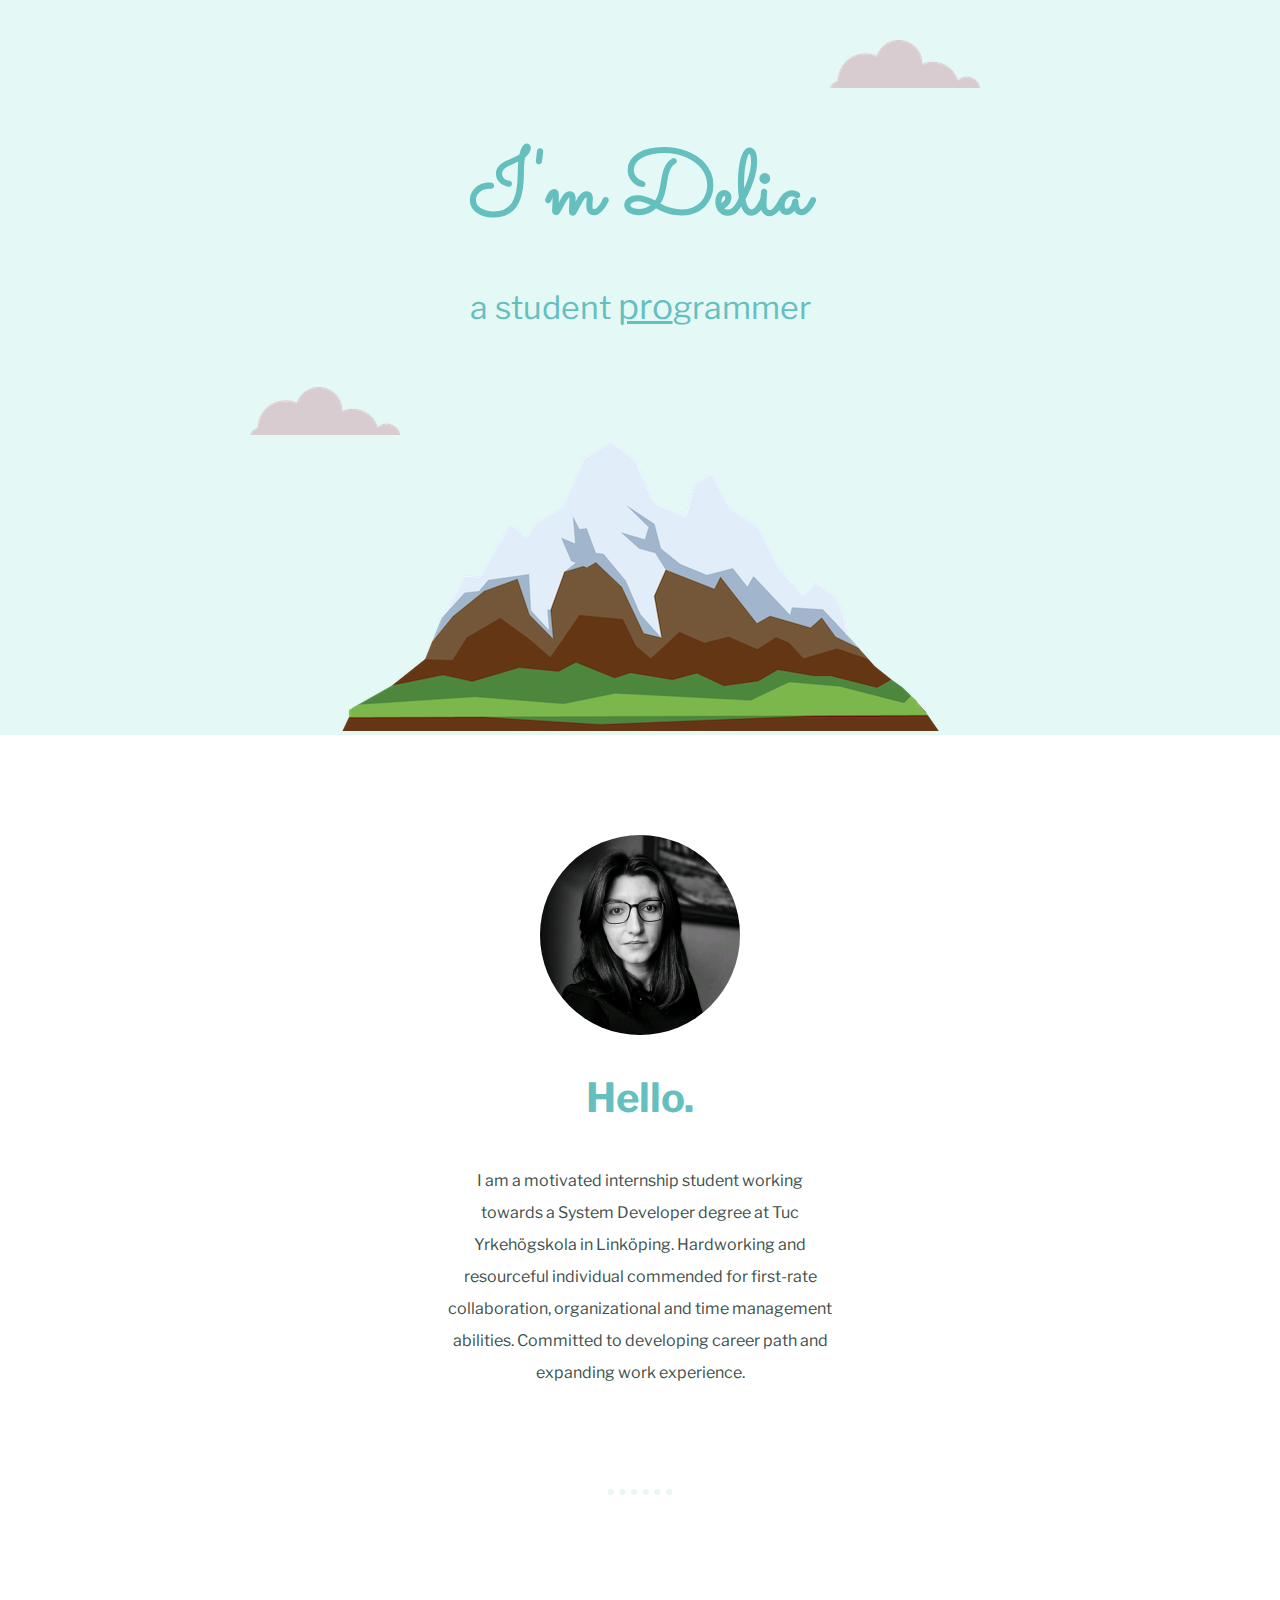
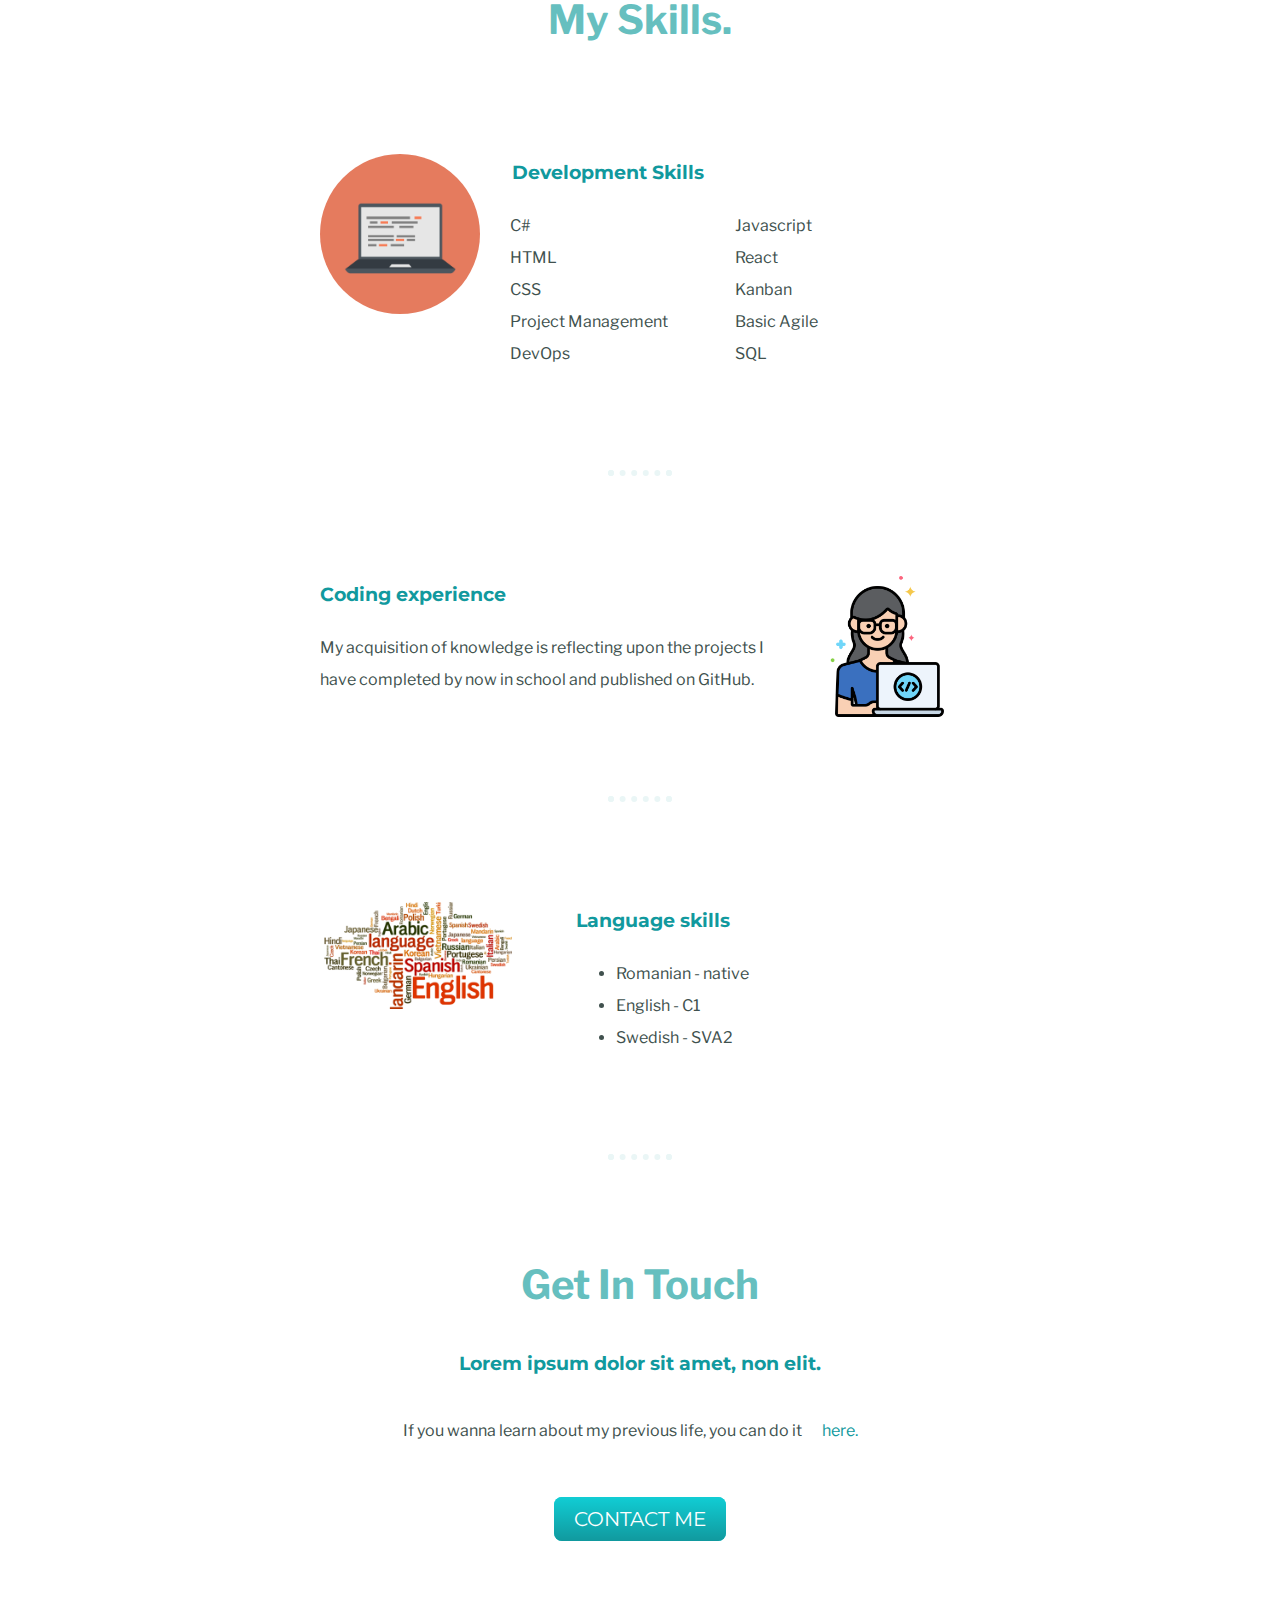
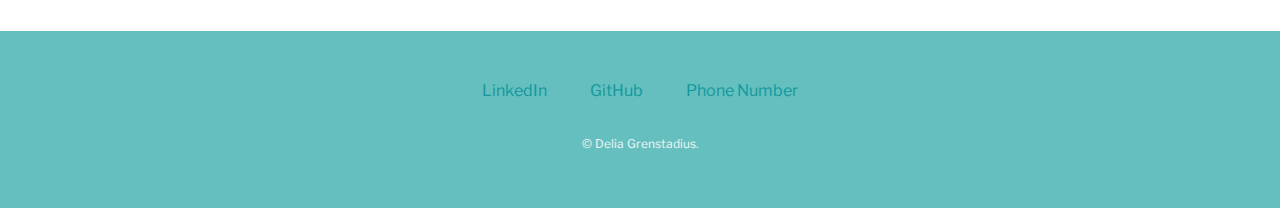
==== index.html @ 8ba04407 "Initial commit" ====
<!DOCTYPE html>
<html lang="en" dir="ltr">
  <head>
    <meta charset="utf-8">
    <title>Delia Grenstadius</title>
    <link rel="stylesheet" href="css/styles.css">
    <!-- <link rel="icon" href="favicon.ico"> -->
    <link rel="shortcut icon" href="favicon-32x32.png" type="image/x-icon">
    <link rel="preconnect" href="https://fonts.googleapis.com">
    <link rel="preconnect" href="https://fonts.gstatic.com" crossorigin>
    <link href="https://fonts.googleapis.com/css2?family=Libre+Franklin:wght@100&family=Montserrat:wght@100&family=Sacramento&display=swap" rel="stylesheet">
  </head>
  <body>
    <div class="top-container">
      <img class="top-cloud"
      src="images/cloud.png" alt="cloud-img">
      <h1>I'm Delia </h1>
      <p class="desc">a student <span class="pro">pro</span>grammer</p>
      <img class="bottom-cloud" src="images/cloud.png" alt="cloud-img">
      <img src="images/mountain.png" alt="cloud-img">

    </div>

    <div class="middle-container">
      <div class="profile">
        <img class="delia" src="images/delia.jpeg" alt="">
        <h2>Hello.</h2>
        <p class="intro"> I am a motivated internship student working towards a System Developer degree at Tuc Yrkehögskola in Linköping. Hardworking and resourceful
individual commended for first-rate collaboration, organizational and time management abilities.
Committed to developing career path and expanding work experience.</p>
      </div>
      <hr>
      <div class="skills">
        <h2>My Skills.</h2>
        <div class="skill-row">
          <img class="computer-img" src="images/computer.png" alt="">
          <h3 class="list">Development Skills</h3>
          <p class="code-skill-desc" >
            <div class=" row">
            <div class="column">C# <br>HTML<br>CSS <br>Project Management <br>DevOps</div>
            <div class="column">Javascript<br>React <br>Kanban <br>Basic Agile <br>SQL</div>
            </div>
          </p>
        </div>
        <hr>
        <div class="skill-row">
          <img class="programmer-img" src="images/programmer.png" alt="">
          <h3>Coding experience</h3>
          <p class="coding-hobby">My acquisition of knowledge is reflecting upon the projects I have completed by now in school and published on GitHub.</p>
        </div>
      </div>

      <hr>
      <div class="skill-row">
        <img class="language-img" src="images/aaa.png" alt="">
        <h3 class="list2">Language skills</h3>
        <p class="code-skill-desc">
          <ul class="list2">
            <li>Romanian - native</li>
            <li>English - C1</li>
            <li>Swedish - SVA2</li>
          </ul>
        </p>
      </div>
      <hr>

      <div class="contact-me">
        <h2>Get In Touch</h2>
        <h3>Lorem ipsum dolor sit amet, non elit.</h3>
        <p class="contact-message">If you wanna learn about my previous life, you can do it<a class="here" href="/cv.html">here.</a> </p>
        <a class="btn" href="mailto:delia.grenstadius@gmail.com">CONTACT ME</a>
      </div>
    </div>


    <div class="bottom-container">
      <a class="footer-link" href="https://www.linkedin.com/">LinkedIn</a>
      <a class="footer-link" href="https://github.com/deliacirstea">GitHub</a>
      <a class="footer-link" href="phone.html">Phone Number</a>
      <p class="copyright">© Delia Grenstadius.</p>
    </div>

  </body>
</html>
---- css/styles.css ----
body{
  color: #40514E;
  margin: 0;
  text-align: center;
  font-family:'Libre Franklin', sans-serif;

}

h1 {  font-size: 5.625rem;
  margin: 50px auto 0 auto;
  font-family: 'Sacramento',cursive;
  color: #66BFBF;
  line-height: 1;
}
h2{
  font: 'Montserrat', sans-serif;
  font-size: 2.5rem;
  color: #66BFBF;
  weight: normal;
  padding-bottom: 10px;
}
h3{
  font-family: 'Montserrat', sans-serif;
  color: #11999E;
}


p{
  line-height: 2;
}

hr{border: dotted #EAF6F6 6px;
  border-bottom: none;
  width: 4%;
  margin: 100px auto;

}
a {
color: #11999E;
font-family:'Libre Franklin', sans-serif;
margin: 10px 20px;
text-decoration: none;
}
a:hover{
  color: #EAF6F6;
}
.desc{
  font-size: 2rem;
  color: #66BFBF;
  weight: normal;

}
.intro {
  width: 30%;
  margin: auto;

}
.top-container{
  background-color: #E4F9F5;
  position: relative;
  padding-top: 100px;
}

.middle-container{
  margin: 100px 0;
}


.bottom-container{
    background: #66BFBF;
    padding: 50px 0 20px;

}

.pro{
  text-decoration: underline;
  font-size: 2.2rem;
}
.top-cloud{
  position: absolute;
  right: 300px;
  top: 40px;

}
.bottom-cloud{
  position: absolute;
  left: 250px;
  bottom: 300px;
}
.skill-row{
  width: 50%;
  margin: 100px auto 100px auto;
  text-align: left;
  line-height: 2;
}
.computer-img {
  width: 25%;
  border-radius: 50%;
  float:left;
  margin-right: 30px;
}
.programmer-img {
  width: 22%;
  float:right;
  margin-left: 30px;
}

.language-img {
  width: 30%;
  border-radius: 30%;
  float:left;
  margin-right: 30px;
}
.list{
  margin-left: 30%;
}
.list2{
  margin-left: 40%;
}
.contact-message{
  width: 40%;
  margin: 40px auto 60px;
}

.btn {
  background: #11cdd4;
  background-image: -webkit-linear-gradient(top, #11cdd4, #11999e);
  background-image: -moz-linear-gradient(top, #11cdd4, #11999e);
  background-image: -ms-linear-gradient(top, #11cdd4, #11999e);
  background-image: -o-linear-gradient(top, #11cdd4, #11999e);
  background-image: linear-gradient(to bottom, #11cdd4, #11999e);
  -webkit-border-radius: 8;
  -moz-border-radius: 8;
  border-radius: 8px;
  font-family: 'Montserrat', sans-serif;
  color: #ffffff;
  font-size: 20px;
  padding: 10px 20px 10px 20px;
  text-decoration: none;
}

.btn:hover {
  background: #30e3cb;
  background-image: -webkit-linear-gradient(top, #30e3cb, #2bc4ad);
  background-image: -moz-linear-gradient(top, #30e3cb, #2bc4ad);
  background-image: -ms-linear-gradient(top, #30e3cb, #2bc4ad);
  background-image: -o-linear-gradient(top, #30e3cb, #2bc4ad);
  background-image: linear-gradient(to bottom, #30e3cb, #2bc4ad);
  text-decoration: none;
}

.copyright {
  color: #EAF6F6;
  font-size: 0.75rem;
  padding: 20px 0;
}

.delia{
  width: 200px;
  border-radius: 50%;
}

.row {
  display: flex;
}

.column {
  flex: 50%;
}
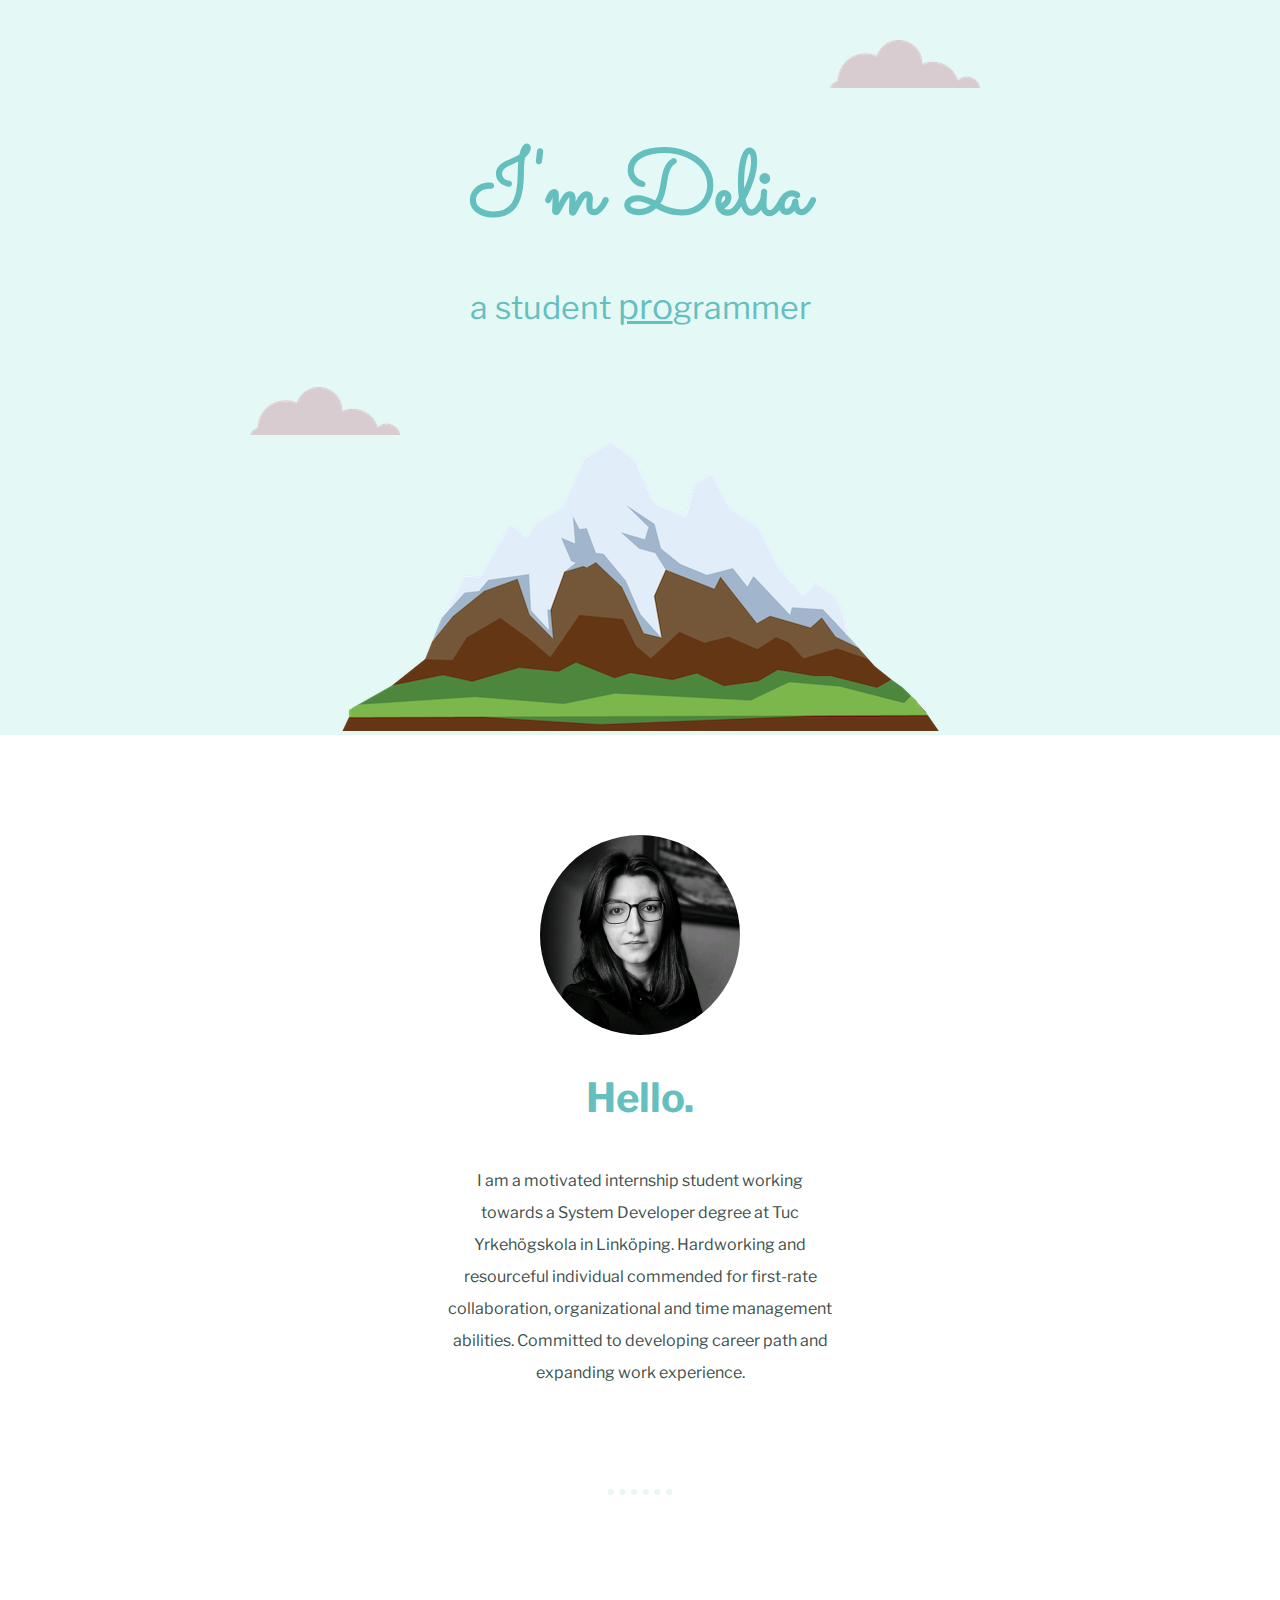
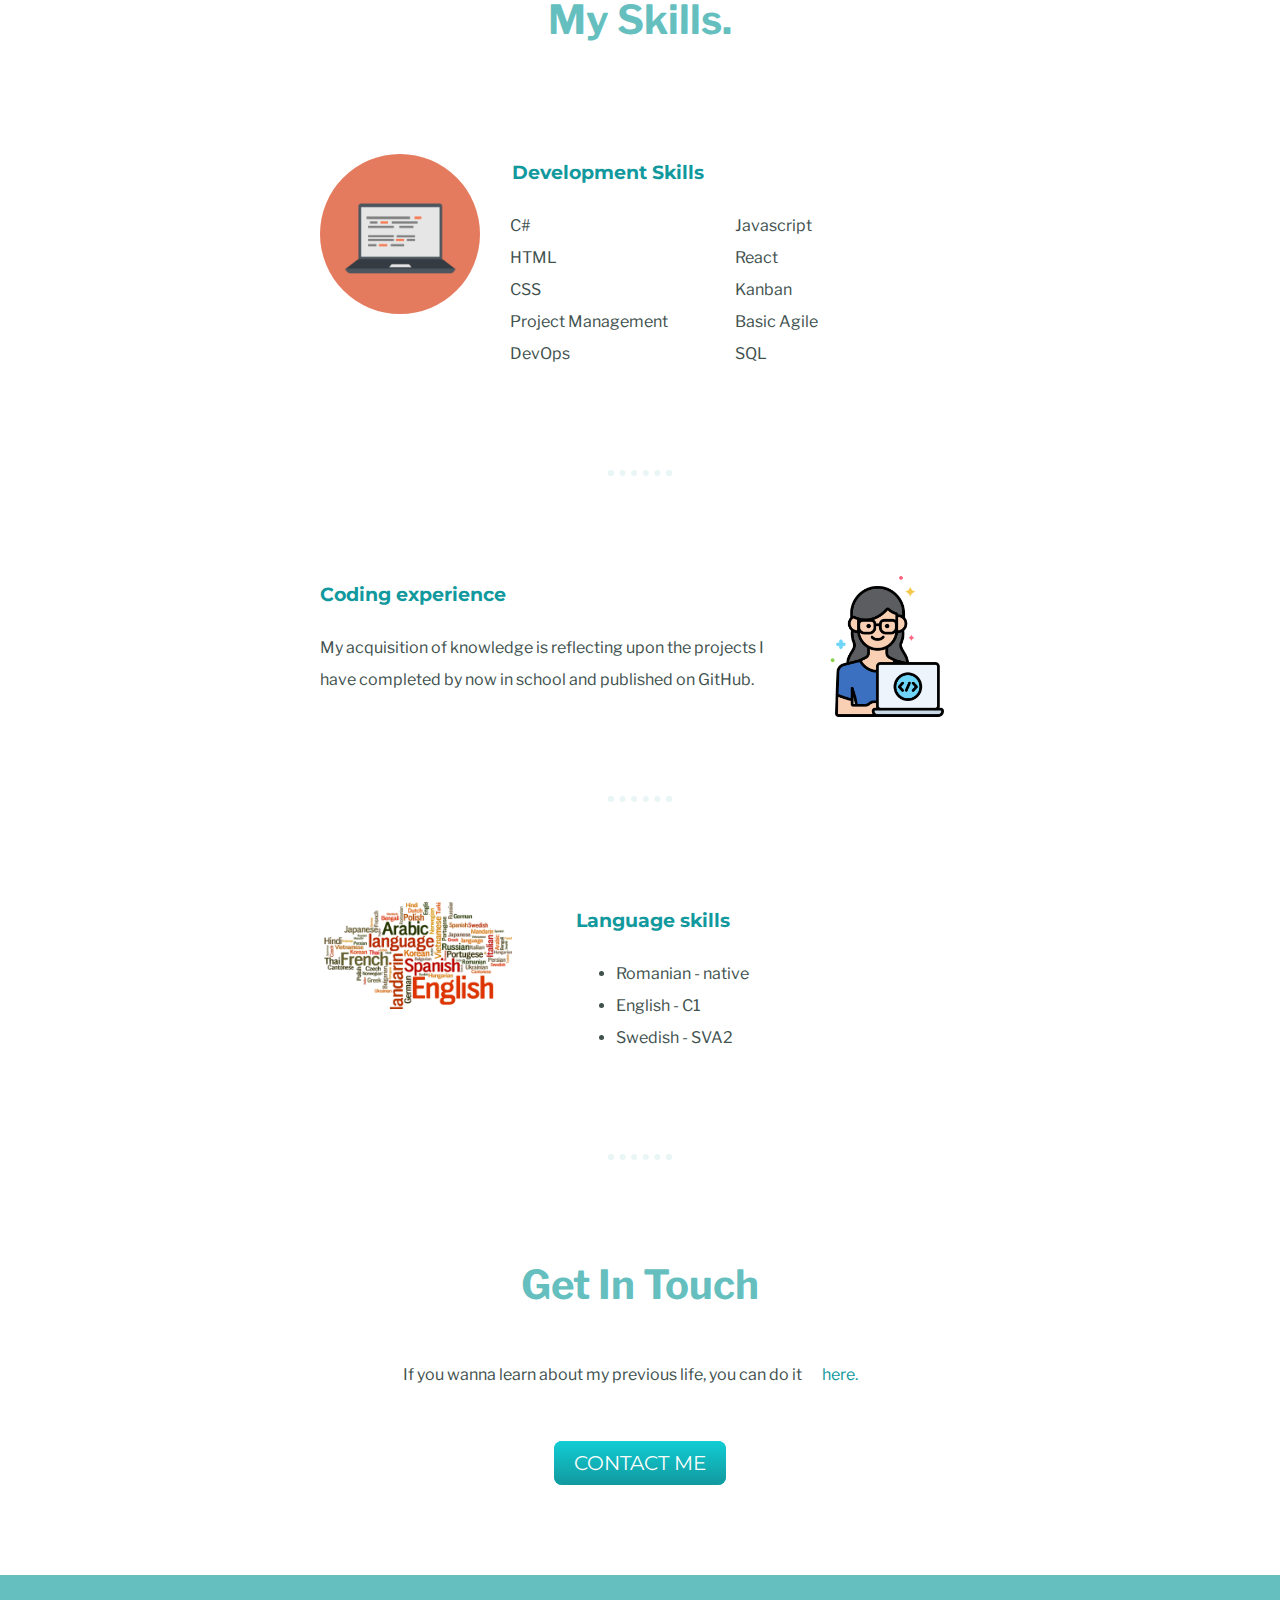
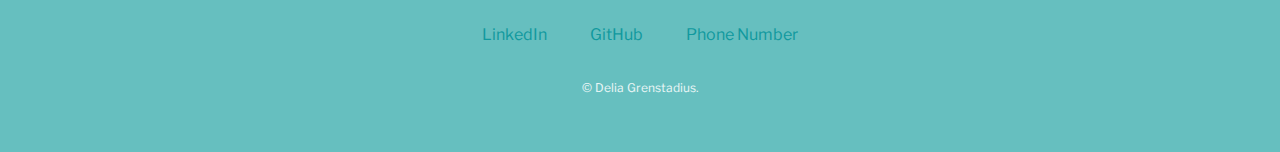
==== commit 7142c7de: "Update index.html" ====
--- a/index.html
+++ b/index.html
@@ -66,7 +66,7 @@
 
       <div class="contact-me">
         <h2>Get In Touch</h2>
-        <h3>Lorem ipsum dolor sit amet, non elit.</h3>
+        <h3></h3>
         <p class="contact-message">If you wanna learn about my previous life, you can do it<a class="here" href="/cv.html">here.</a> </p>
         <a class="btn" href="mailto:delia.grenstadius@gmail.com">CONTACT ME</a>
       </div>
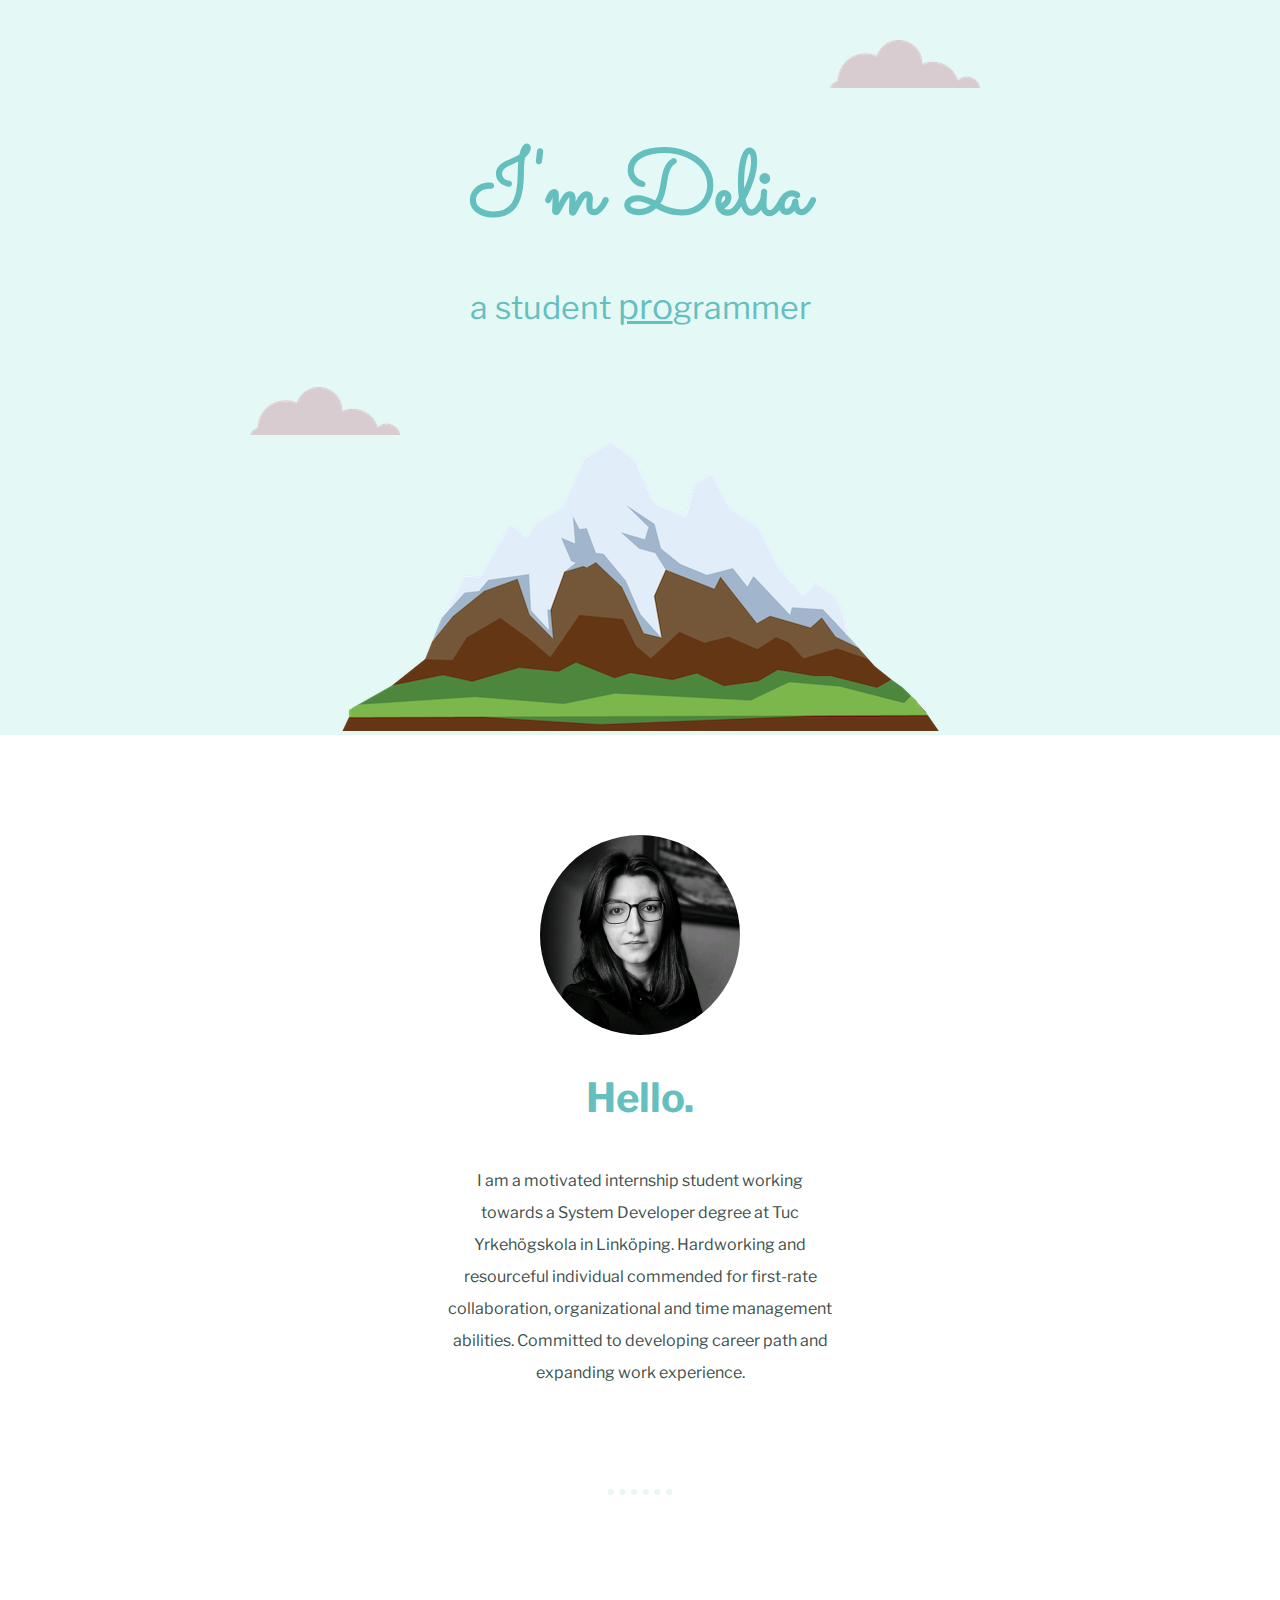
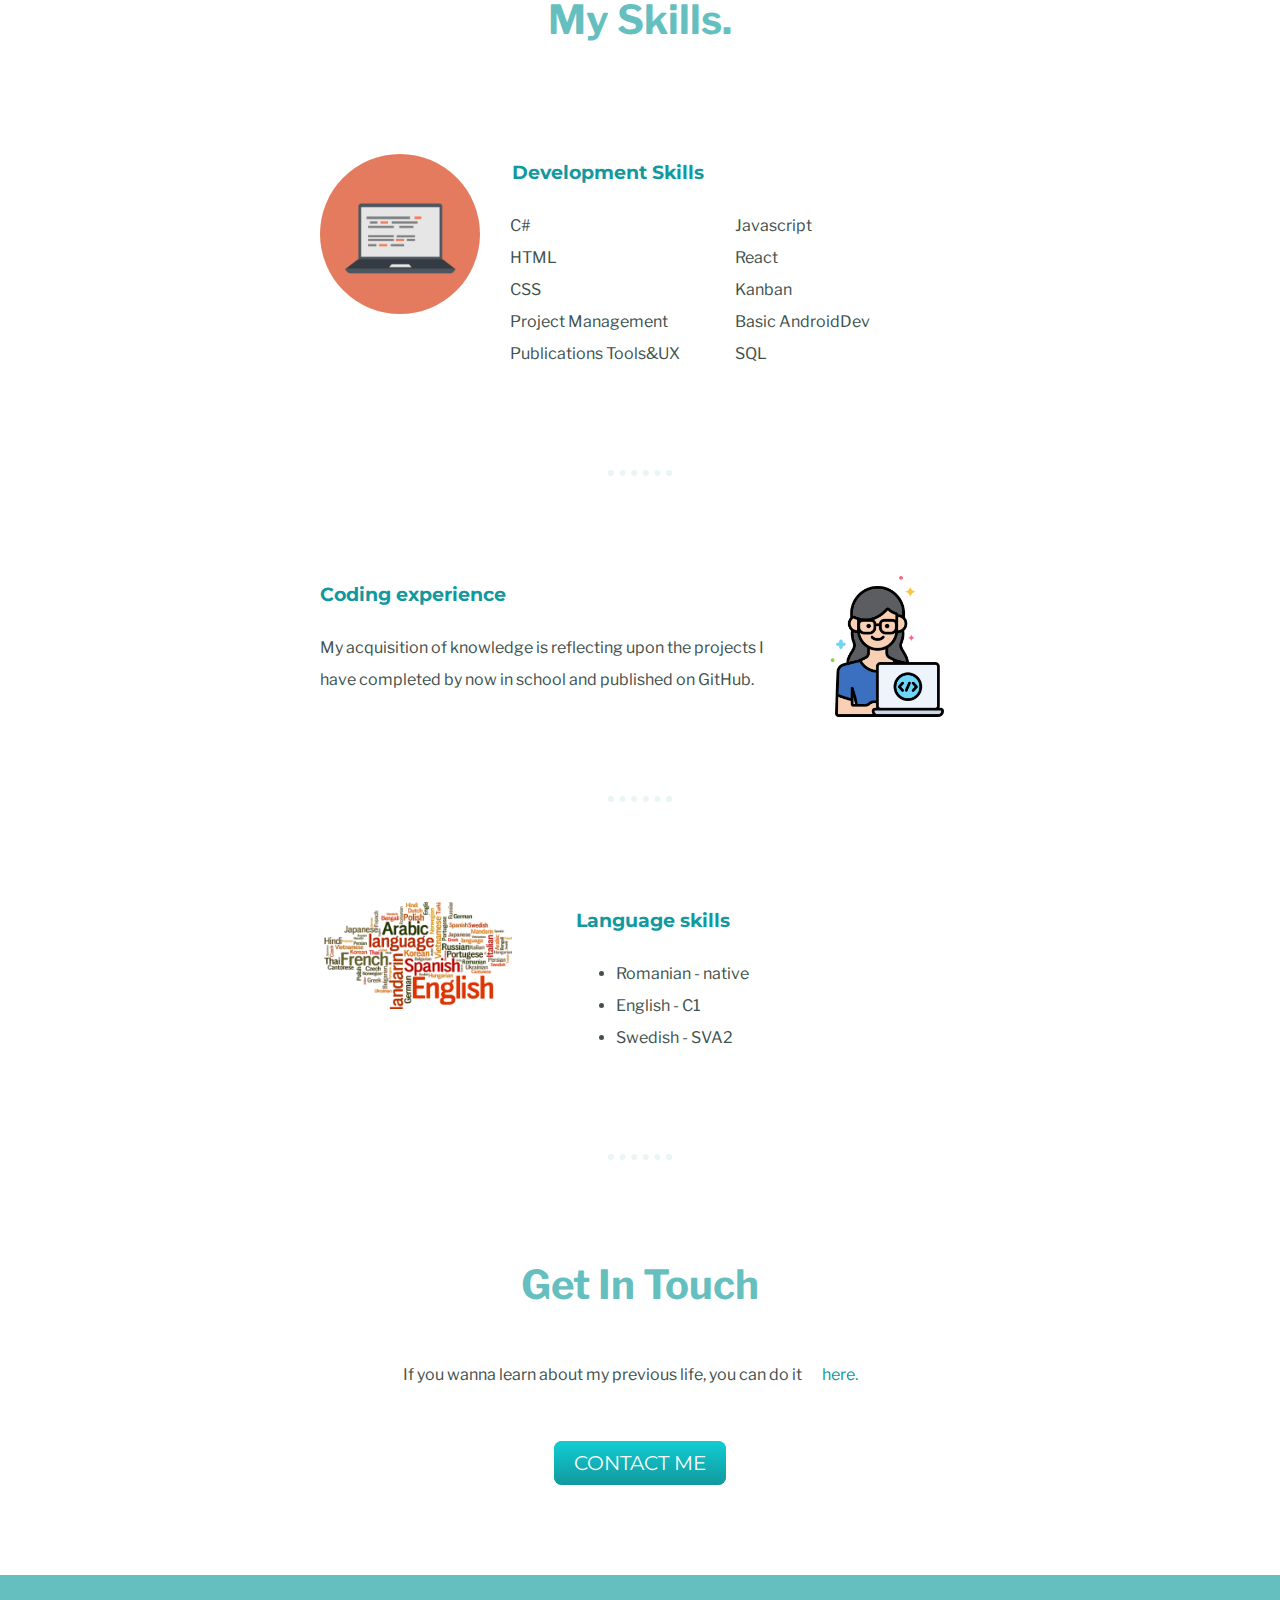
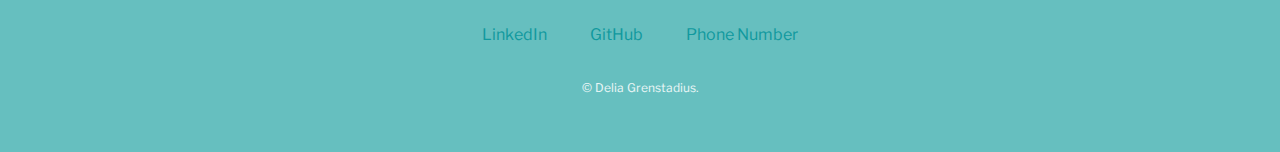
==== commit 848e71e0: "Update index.html" ====
--- a/index.html
+++ b/index.html
@@ -37,8 +37,8 @@
           <h3 class="list">Development Skills</h3>
           <p class="code-skill-desc" >
             <div class=" row">
-            <div class="column">C# <br>HTML<br>CSS <br>Project Management <br>DevOps</div>
-            <div class="column">Javascript<br>React <br>Kanban <br>Basic Agile <br>SQL</div>
+            <div class="column">C# <br>HTML<br>CSS <br>Project Management <br>Publications Tools&UX</div>
+            <div class="column">Javascript<br>React <br>Kanban <br>Basic AndroidDev <br>SQL</div>
             </div>
           </p>
         </div>
